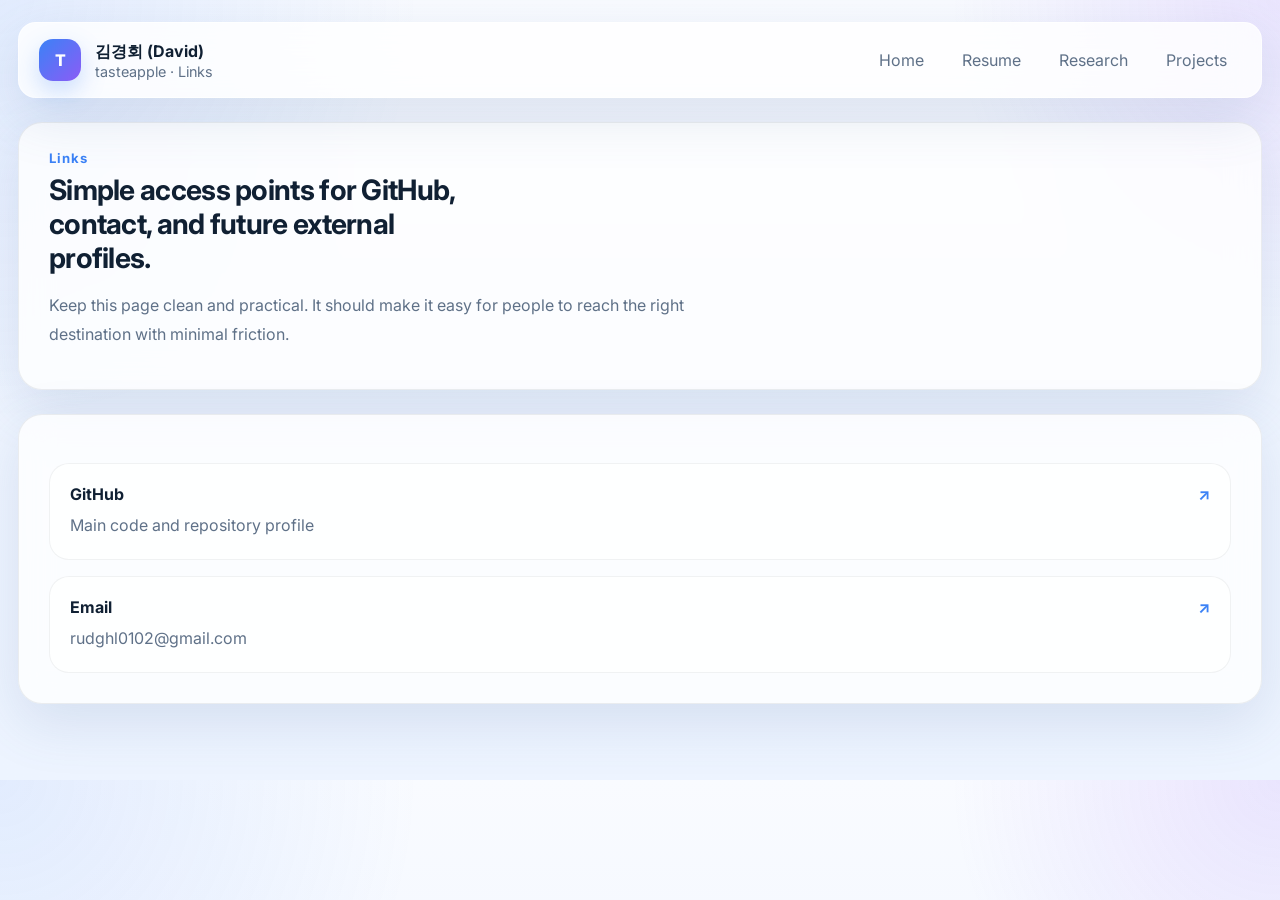
==== links.html @ 2b9d471d "style: apply consistent name branding across all pages" ====
<!DOCTYPE html>
<html lang="ko">
<head>
  <meta charset="UTF-8" />
  <meta name="viewport" content="width=device-width, initial-scale=1.0" />
  <title>김경회 (David) — Links</title>
  <meta name="description" content="Links and contact page for Tasteapple." />
  <link rel="preconnect" href="https://fonts.googleapis.com" />
  <link rel="preconnect" href="https://fonts.gstatic.com" crossorigin />
  <link href="https://fonts.googleapis.com/css2?family=Inter:wght@400;500;600;700;800&display=swap" rel="stylesheet" />
  <link rel="stylesheet" href="./styles/main.css" />
</head>
<body>
  <div class="page-shell">
    <header class="topbar">
      <a class="brand" href="./index.html">
        <div class="brand-mark">T</div>
        <div><strong>김경회 (David)</strong><span>tasteapple · Links</span></div>
      </a>
      <nav class="nav">
        <a href="./index.html">Home</a>
        <a href="./resume.html">Resume</a>
        <a href="./research.html">Research</a>
        <a href="./projects.html">Projects</a>
      </nav>
    </header>

    <main>
      <section class="panel section page-hero">
        <span class="section-kicker">Links</span>
        <h1 class="page-title">Simple access points for GitHub, contact, and future external profiles.</h1>
        <p class="lead-paragraph">Keep this page clean and practical. It should make it easy for people to reach the right destination with minimal friction.</p>
      </section>

      <section class="panel section">
        <div class="links-grid single-column-links">
          <a class="link-card" href="https://github.com/tasteapple" target="_blank" rel="noreferrer">
            <div>
              <strong>GitHub</strong>
              <span>Main code and repository profile</span>
            </div>
            <em>↗</em>
          </a>
          <a class="link-card" href="mailto:rudghl0102@gmail.com">
            <div>
              <strong>Email</strong>
              <span>rudghl0102@gmail.com</span>
            </div>
            <em>↗</em>
          </a>
        </div>
      </section>
    </main>
  </div>
</body>
</html>
---- styles/main.css ----
:root {
  --bg: #edf4ff;
  --bg-2: #f8fbff;
  --panel: rgba(255, 255, 255, 0.78);
  --panel-strong: #ffffff;
  --line: rgba(31, 41, 55, 0.08);
  --text: #102033;
  --muted: #5f7188;
  --accent: #3b82f6;
  --accent-2: #8b5cf6;
  --accent-3: #22c55e;
  --shadow: 0 18px 55px rgba(80, 110, 160, 0.16);
  --radius: 24px;
  --max: 1440px;
}

* {
  box-sizing: border-box;
}

html {
  scroll-behavior: smooth;
}

body {
  margin: 0;
  font-family: "Inter", system-ui, -apple-system, BlinkMacSystemFont, "Segoe UI", sans-serif;
  color: var(--text);
  background:
    radial-gradient(circle at top left, rgba(59, 130, 246, 0.12), transparent 28%),
    radial-gradient(circle at top right, rgba(139, 92, 246, 0.14), transparent 22%),
    linear-gradient(180deg, #f9fbff 0%, #eff5ff 52%, #edf4ff 100%);
}

a {
  color: inherit;
  text-decoration: none;
}

.page-shell {
  width: min(var(--max), calc(100% - 36px));
  margin: 0 auto;
  padding: 22px 0 52px;
}

.topbar {
  position: sticky;
  top: 16px;
  z-index: 20;
  display: flex;
  justify-content: space-between;
  align-items: center;
  gap: 18px;
  padding: 16px 20px;
  margin-bottom: 24px;
  background: rgba(255, 255, 255, 0.8);
  border: 1px solid rgba(255, 255, 255, 0.7);
  border-radius: 18px;
  backdrop-filter: blur(18px);
  box-shadow: var(--shadow);
}

.brand {
  display: flex;
  align-items: center;
  gap: 14px;
}

.brand-mark {
  width: 42px;
  height: 42px;
  display: grid;
  place-items: center;
  border-radius: 14px;
  font-weight: 800;
  color: white;
  background: linear-gradient(135deg, var(--accent), var(--accent-2));
  box-shadow: 0 10px 24px rgba(59, 130, 246, 0.26);
}

.brand strong,
.brand span {
  display: block;
}

.brand span {
  color: var(--muted);
  font-size: 0.9rem;
}

.nav {
  display: flex;
  gap: 10px;
  flex-wrap: wrap;
}

.nav a {
  color: var(--muted);
  padding: 10px 14px;
  border-radius: 12px;
  transition: 0.2s ease;
}

.nav a:hover {
  background: rgba(59, 130, 246, 0.08);
  color: var(--text);
}

.panel {
  background: var(--panel);
  border: 1px solid var(--line);
  border-radius: var(--radius);
  box-shadow: var(--shadow);
  backdrop-filter: blur(16px);
  margin-bottom: 22px;
}

.hero {
  display: grid;
  grid-template-columns: 1.45fr 0.95fr;
  gap: 22px;
  padding: 34px;
}

.minimal-hero {
  align-items: center;
  min-height: 420px;
}

.hero-copy h1 {
  margin: 0;
  font-size: clamp(1.7rem, 2.6vw, 2.7rem);
  line-height: 1.2;
  letter-spacing: -0.03em;
  max-width: 22ch;
}

.hero-copy p {
  margin: 18px 0 0;
  max-width: 72ch;
  color: var(--muted);
  font-size: 1rem;
  line-height: 1.9;
}

.eyebrow {
  display: inline-flex;
  padding: 8px 12px;
  border-radius: 999px;
  background: rgba(59, 130, 246, 0.08);
  color: var(--accent);
  font-size: 0.9rem;
  font-weight: 600;
  margin-bottom: 18px;
}

.hero-actions {
  display: flex;
  flex-wrap: wrap;
  gap: 12px;
  margin-top: 28px;
}

.button {
  display: inline-flex;
  align-items: center;
  justify-content: center;
  padding: 14px 18px;
  border-radius: 14px;
  font-weight: 600;
  transition: transform 0.2s ease;
}

.button:hover {
  transform: translateY(-1px);
}

.button.primary {
  background: linear-gradient(135deg, var(--accent), #7cc6ff);
  color: white;
}

.button.secondary {
  background: rgba(255, 255, 255, 0.66);
  border: 1px solid var(--line);
}

.hero-dashboard {
  display: grid;
  grid-template-columns: repeat(2, 1fr);
  gap: 14px;
  align-content: start;
}

.hero-visual {
  position: relative;
  min-height: 320px;
  border-radius: 28px;
  background: linear-gradient(135deg, rgba(59,130,246,0.12), rgba(139,92,246,0.12), rgba(255,255,255,0.7));
  border: 1px solid rgba(31, 41, 55, 0.06);
  overflow: hidden;
}

.profile-visual {
  display: flex;
  align-items: center;
  justify-content: center;
}

.visual-orb {
  position: absolute;
  border-radius: 999px;
  filter: blur(8px);
}

.orb-a {
  width: 180px;
  height: 180px;
  background: rgba(59,130,246,0.24);
  top: 28px;
  right: 44px;
}

.orb-b {
  width: 220px;
  height: 220px;
  background: rgba(139,92,246,0.18);
  bottom: 18px;
  left: 28px;
}

.visual-card {
  position: absolute;
  left: 28px;
  bottom: 28px;
  right: 28px;
  padding: 22px;
  border-radius: 20px;
  background: rgba(255,255,255,0.78);
  border: 1px solid rgba(31,41,55,0.06);
  box-shadow: 0 14px 30px rgba(80, 110, 160, 0.12);
}

.profile-card {
  max-width: 360px;
}

.visual-card span,
.visual-card small {
  display: block;
  color: var(--muted);
}

.visual-card strong {
  display: block;
  margin: 8px 0;
  font-size: 1.35rem;
}

.profile-emblem {
  position: relative;
  width: 190px;
  height: 190px;
  display: grid;
  place-items: center;
}

.emblem-ring {
  position: absolute;
  inset: 0;
  border-radius: 999px;
  background: conic-gradient(from 180deg, rgba(59,130,246,0.22), rgba(139,92,246,0.36), rgba(34,197,94,0.18), rgba(59,130,246,0.22));
  box-shadow: 0 24px 50px rgba(80, 110, 160, 0.18);
}

.emblem-core {
  position: relative;
  width: 132px;
  height: 132px;
  display: grid;
  place-items: center;
  border-radius: 999px;
  background: rgba(255,255,255,0.88);
  border: 1px solid rgba(31,41,55,0.06);
  font-size: 3rem;
  font-weight: 800;
  color: var(--text);
  letter-spacing: -0.05em;
}

.stat-card {
  padding: 20px;
  border-radius: 20px;
  background: rgba(255, 255, 255, 0.72);
  border: 1px solid rgba(31, 41, 55, 0.06);
}

.stat-card span {
  display: block;
  color: var(--muted);
  font-size: 0.85rem;
  margin-bottom: 8px;
}

.stat-card strong {
  font-size: 1.45rem;
  letter-spacing: -0.03em;
}

.stat-card.accent {
  background: linear-gradient(135deg, rgba(59,130,246,0.15), rgba(255,255,255,0.85));
}

.stat-card.success {
  background: linear-gradient(135deg, rgba(34,197,94,0.14), rgba(255,255,255,0.85));
}

.content-grid {
  display: grid;
  grid-template-columns: repeat(12, 1fr);
  gap: 22px;
  margin-top: 22px;
  align-items: start;
}

.section {
  padding: 30px;
}

.span-7 { grid-column: span 7; }
.span-5 { grid-column: span 5; }
.span-8 { grid-column: span 8; }
.span-4 { grid-column: span 4; }

.section-head {
  margin-bottom: 16px;
}

.section-kicker {
  display: inline-block;
  color: var(--accent);
  font-size: 0.82rem;
  font-weight: 700;
  letter-spacing: 0.08em;
  margin-bottom: 8px;
}

.section h2 {
  margin: 0;
  font-size: 1.5rem;
  letter-spacing: -0.03em;
}

.section p,
.section li,
.section-intro {
  color: var(--muted);
  line-height: 1.8;
}

.pill-row {
  display: flex;
  flex-wrap: wrap;
  gap: 10px;
  margin-top: 18px;
}

.pill {
  padding: 10px 14px;
  border-radius: 999px;
  background: rgba(59, 130, 246, 0.08);
  color: var(--text);
  font-size: 0.92rem;
  font-weight: 500;
}

.clean-list {
  margin: 16px 0 0;
  padding-left: 18px;
}

.modules-panel {
  margin-top: 22px;
}

main > .panel:first-of-type {
  margin-top: 0;
}

main > .panel,
main > .content-grid,
main > .modules-grid {
  margin-bottom: 24px;
}

.modules-grid {
  display: grid;
  grid-template-columns: repeat(4, 1fr);
  gap: 16px;
  margin-top: 20px;
}

.modules-home-grid {
  margin-top: 18px;
}

.main-hub-grid {
  grid-template-columns: repeat(2, 1fr);
  margin-top: 24px;
}

.module-card,
.link-card {
  display: block;
  padding: 20px;
  border-radius: 20px;
  background: rgba(255, 255, 255, 0.68);
  border: 1px solid rgba(31, 41, 55, 0.06);
  transition: transform 0.2s ease, box-shadow 0.2s ease, border-color 0.2s ease;
}

.module-card:hover,
.link-card:hover {
  transform: translateY(-2px);
  border-color: rgba(59, 130, 246, 0.2);
  box-shadow: 0 14px 34px rgba(59, 130, 246, 0.12);
}

.module-card strong,
.link-card strong {
  display: block;
  margin-bottom: 8px;
}

.module-card span,
.link-card span {
  color: var(--muted);
  line-height: 1.7;
}

.timeline-list {
  display: grid;
  gap: 16px;
  margin-top: 18px;
}

.timeline-item {
  display: grid;
  grid-template-columns: 56px 1fr;
  gap: 16px;
  align-items: start;
  padding: 18px;
  border-radius: 18px;
  background: rgba(255, 255, 255, 0.62);
  border: 1px solid rgba(31, 41, 55, 0.06);
}

.timeline-marker {
  width: 44px;
  height: 44px;
  display: grid;
  place-items: center;
  border-radius: 14px;
  background: linear-gradient(135deg, var(--accent), var(--accent-2));
  color: white;
  font-weight: 700;
}

.timeline-item strong {
  display: block;
  margin-bottom: 6px;
}

.timeline-item p {
  margin: 0;
}

.links-grid {
  display: grid;
  grid-template-columns: repeat(3, 1fr);
  gap: 16px;
  margin-top: 18px;
}

.single-column-links {
  grid-template-columns: 1fr;
}

.link-card {
  display: flex;
  justify-content: space-between;
  align-items: start;
  gap: 18px;
}

.link-card em {
  font-style: normal;
  color: var(--accent);
  font-weight: 700;
}

.mini-grid {
  display: grid;
  grid-template-columns: repeat(3, 1fr);
  gap: 16px;
  margin-top: 18px;
}

.info-box {
  padding: 20px;
  border-radius: 18px;
  background: rgba(255, 255, 255, 0.68);
  border: 1px solid rgba(31, 41, 55, 0.06);
}

.info-box strong {
  display: block;
  margin-bottom: 10px;
}

.info-box p {
  margin: 0;
  color: var(--muted);
  line-height: 1.75;
}

.page-hero {
  margin-bottom: 22px;
  padding-top: 24px;
  padding-bottom: 24px;
}

.page-title {
  margin: 0;
  font-size: clamp(1.45rem, 2.2vw, 2.1rem);
  line-height: 1.2;
  letter-spacing: -0.025em;
  max-width: 24ch;
}

.lead-paragraph {
  color: var(--muted);
  line-height: 1.85;
  max-width: 70ch;
}

.link-list-compact {
  display: grid;
  gap: 12px;
  margin-top: 18px;
}

.compact-link {
  display: block;
  padding: 16px 18px;
  border-radius: 16px;
  background: rgba(255, 255, 255, 0.68);
  border: 1px solid rgba(31, 41, 55, 0.06);
  color: var(--text);
}

.footer {
  padding: 26px 8px 0;
  text-align: center;
  color: var(--muted);
  font-size: 0.92rem;
}

@media (max-width: 1100px) {
  .hero,
  .content-grid,
  .modules-grid,
  .links-grid,
  .mini-grid,
  .main-hub-grid {
    grid-template-columns: 1fr;
  }

  .panel {
    margin-bottom: 18px;
  }

  .span-7,
  .span-5,
  .span-8,
  .span-4 {
    grid-column: auto;
  }
}

@media (max-width: 720px) {
  .page-shell {
    width: min(100% - 18px, var(--max));
    padding-top: 14px;
  }

  .topbar {
    position: static;
  }

  .hero,
  .section {
    padding: 22px;
  }

  .hero-dashboard {
    grid-template-columns: 1fr;
  }

  .timeline-item {
    grid-template-columns: 1fr;
  }
}
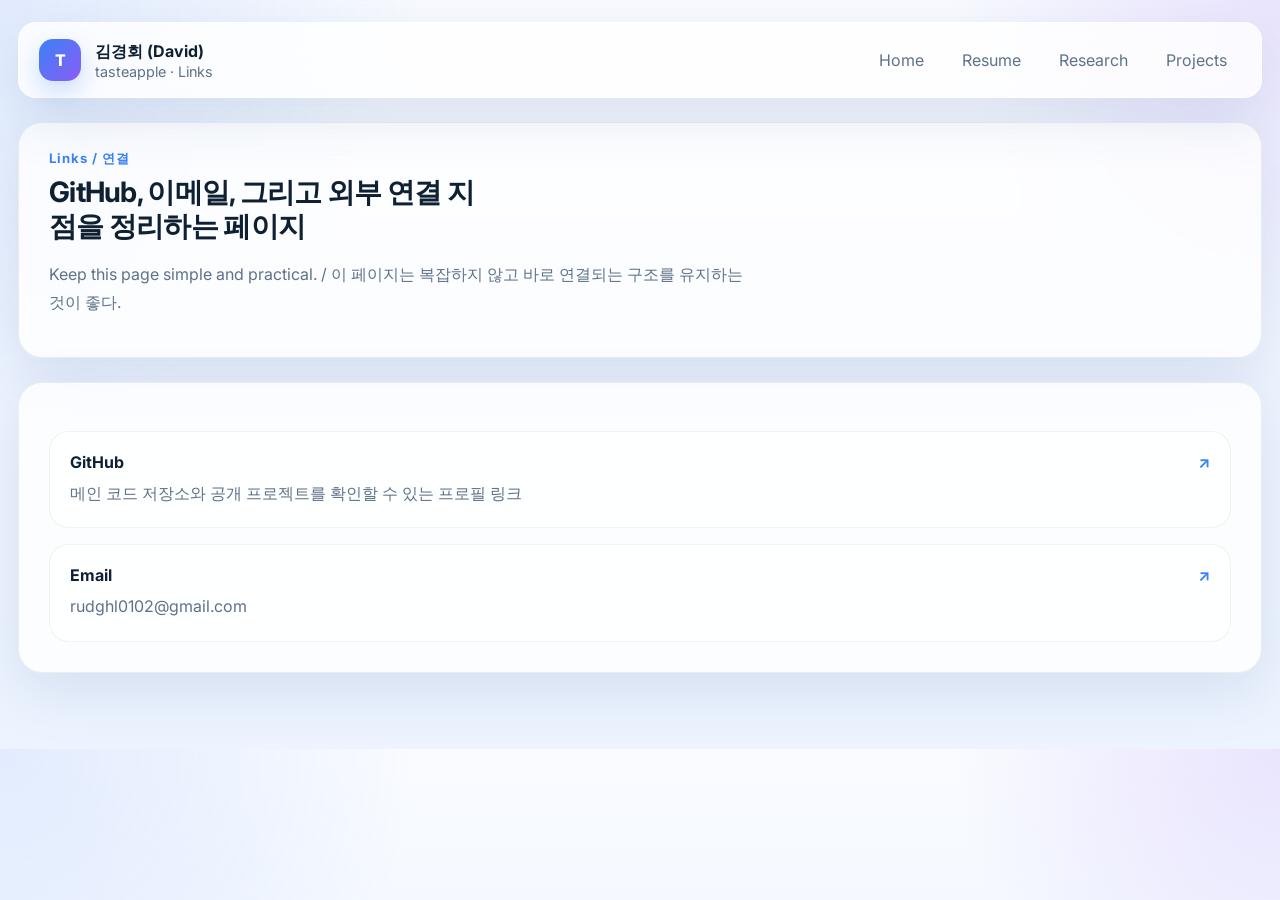
==== commit d1c10f3b: "feat: add Korean-forward copy to core site pages" ====
--- a/links.html
+++ b/links.html
@@ -4,7 +4,7 @@
   <meta charset="UTF-8" />
   <meta name="viewport" content="width=device-width, initial-scale=1.0" />
   <title>김경회 (David) — Links</title>
-  <meta name="description" content="Links and contact page for Tasteapple." />
+  <meta name="description" content="김경회(David)의 링크 및 연락 페이지." />
   <link rel="preconnect" href="https://fonts.googleapis.com" />
   <link rel="preconnect" href="https://fonts.gstatic.com" crossorigin />
   <link href="https://fonts.googleapis.com/css2?family=Inter:wght@400;500;600;700;800&display=swap" rel="stylesheet" />
@@ -27,9 +27,9 @@
 
     <main>
       <section class="panel section page-hero">
-        <span class="section-kicker">Links</span>
-        <h1 class="page-title">Simple access points for GitHub, contact, and future external profiles.</h1>
-        <p class="lead-paragraph">Keep this page clean and practical. It should make it easy for people to reach the right destination with minimal friction.</p>
+        <span class="section-kicker">Links / 연결</span>
+        <h1 class="page-title">GitHub, 이메일, 그리고 외부 연결 지점을 정리하는 페이지</h1>
+        <p class="lead-paragraph">Keep this page simple and practical. / 이 페이지는 복잡하지 않고 바로 연결되는 구조를 유지하는 것이 좋다.</p>
       </section>
 
       <section class="panel section">
@@ -37,7 +37,7 @@
           <a class="link-card" href="https://github.com/tasteapple" target="_blank" rel="noreferrer">
             <div>
               <strong>GitHub</strong>
-              <span>Main code and repository profile</span>
+              <span>메인 코드 저장소와 공개 프로젝트를 확인할 수 있는 프로필 링크</span>
             </div>
             <em>↗</em>
           </a>
--- a/styles/main.css
+++ b/styles/main.css
@@ -201,91 +201,16 @@
   overflow: hidden;
 }
 
-.profile-visual {
-  display: flex;
-  align-items: center;
-  justify-content: center;
-}
-
-.visual-orb {
-  position: absolute;
-  border-radius: 999px;
-  filter: blur(8px);
-}
-
-.orb-a {
-  width: 180px;
-  height: 180px;
-  background: rgba(59,130,246,0.24);
-  top: 28px;
-  right: 44px;
-}
-
-.orb-b {
-  width: 220px;
-  height: 220px;
-  background: rgba(139,92,246,0.18);
-  bottom: 18px;
-  left: 28px;
-}
-
-.visual-card {
-  position: absolute;
-  left: 28px;
-  bottom: 28px;
-  right: 28px;
-  padding: 22px;
-  border-radius: 20px;
-  background: rgba(255,255,255,0.78);
-  border: 1px solid rgba(31,41,55,0.06);
-  box-shadow: 0 14px 30px rgba(80, 110, 160, 0.12);
-}
-
-.profile-card {
-  max-width: 360px;
-}
-
-.visual-card span,
-.visual-card small {
-  display: block;
-  color: var(--muted);
-}
-
-.visual-card strong {
-  display: block;
-  margin: 8px 0;
-  font-size: 1.35rem;
-}
-
-.profile-emblem {
-  position: relative;
-  width: 190px;
-  height: 190px;
-  display: grid;
-  place-items: center;
-}
-
-.emblem-ring {
-  position: absolute;
-  inset: 0;
-  border-radius: 999px;
-  background: conic-gradient(from 180deg, rgba(59,130,246,0.22), rgba(139,92,246,0.36), rgba(34,197,94,0.18), rgba(59,130,246,0.22));
-  box-shadow: 0 24px 50px rgba(80, 110, 160, 0.18);
-}
-
-.emblem-core {
-  position: relative;
-  width: 132px;
-  height: 132px;
-  display: grid;
-  place-items: center;
-  border-radius: 999px;
-  background: rgba(255,255,255,0.88);
-  border: 1px solid rgba(31,41,55,0.06);
-  font-size: 3rem;
-  font-weight: 800;
-  color: var(--text);
-  letter-spacing: -0.05em;
+.image-hero-visual {
+  background: rgba(255,255,255,0.55);
+}
+
+.hero-image {
+  width: 100%;
+  height: 100%;
+  min-height: 320px;
+  object-fit: cover;
+  display: block;
 }
 
 .stat-card {
@@ -317,7 +242,7 @@
 
 .content-grid {
   display: grid;
-  grid-template-columns: repeat(12, 1fr);
+  grid-template-columns: repeat(12, minmax(0, 1fr));
   gap: 22px;
   margin-top: 22px;
   align-items: start;
@@ -327,7 +252,13 @@
   padding: 30px;
 }
 
+.content-grid > .panel,
+.modules-grid > .module-card {
+  min-width: 0;
+}
+
 .span-7 { grid-column: span 7; }
+.span-6 { grid-column: span 6; }
 .span-5 { grid-column: span 5; }
 .span-8 { grid-column: span 8; }
 .span-4 { grid-column: span 4; }
@@ -497,6 +428,59 @@
   font-style: normal;
   color: var(--accent);
   font-weight: 700;
+}
+
+.project-accordion {
+  display: grid;
+  gap: 14px;
+  margin-top: 18px;
+}
+
+.project-item {
+  border-radius: 20px;
+  background: rgba(255, 255, 255, 0.72);
+  border: 1px solid rgba(31, 41, 55, 0.06);
+  overflow: hidden;
+}
+
+.project-item summary {
+  list-style: none;
+  cursor: pointer;
+  display: flex;
+  flex-direction: column;
+  gap: 6px;
+  padding: 20px 22px;
+}
+
+.project-item summary::-webkit-details-marker {
+  display: none;
+}
+
+.project-title {
+  font-size: 1.08rem;
+  font-weight: 700;
+  color: var(--text);
+}
+
+.project-one-line {
+  color: var(--muted);
+  line-height: 1.7;
+}
+
+.project-body {
+  padding: 0 22px 22px;
+  color: var(--muted);
+}
+
+.project-body p {
+  margin-top: 0;
+  line-height: 1.8;
+}
+
+.project-actions {
+  display: flex;
+  gap: 12px;
+  margin-top: 18px;
 }
 
 .mini-grid {
@@ -581,6 +565,7 @@
   }
 
   .span-7,
+  .span-6,
   .span-5,
   .span-8,
   .span-4 {
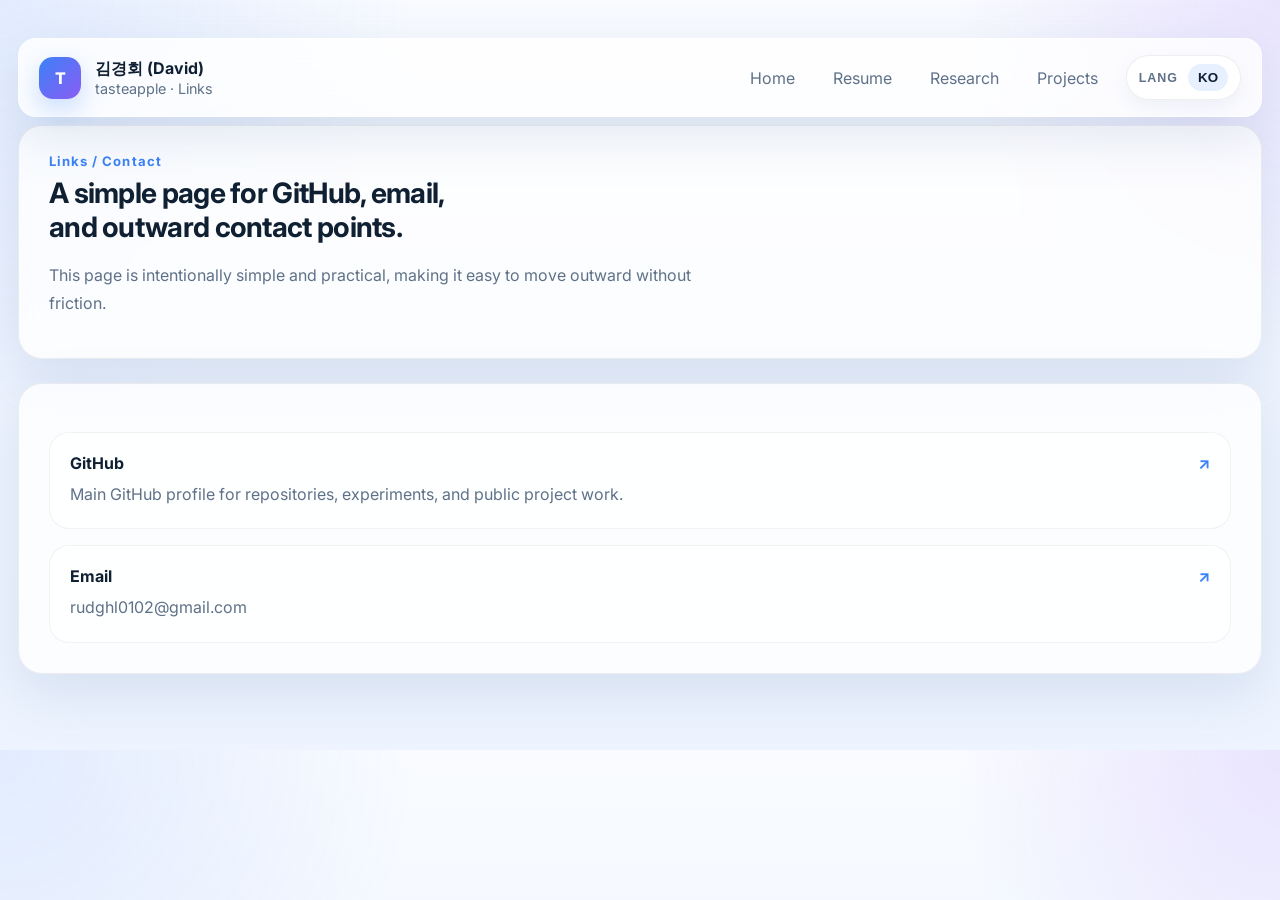
==== commit a12eeb13: "feat: add language toggle to core subpages" ====
--- a/links.html
+++ b/links.html
@@ -17,19 +17,25 @@
         <div class="brand-mark">T</div>
         <div><strong>김경회 (David)</strong><span>tasteapple · Links</span></div>
       </a>
-      <nav class="nav">
-        <a href="./index.html">Home</a>
-        <a href="./resume.html">Resume</a>
-        <a href="./research.html">Research</a>
-        <a href="./projects.html">Projects</a>
-      </nav>
+      <div class="topbar-right">
+        <nav class="nav">
+          <a href="./index.html">Home</a>
+          <a href="./resume.html">Resume</a>
+          <a href="./research.html">Research</a>
+          <a href="./projects.html">Projects</a>
+        </nav>
+        <button type="button" class="lang-toggle single-toggle" data-lang-toggle data-next-lang="en" aria-label="Switch language to EN">
+          <span class="lang-toggle-caption">Lang</span>
+          <span class="lang-toggle-value" data-lang-toggle-label>EN</span>
+        </button>
+      </div>
     </header>
 
     <main>
       <section class="panel section page-hero">
-        <span class="section-kicker">Links / 연결</span>
-        <h1 class="page-title">GitHub, 이메일, 그리고 외부 연결 지점을 정리하는 페이지</h1>
-        <p class="lead-paragraph">Keep this page simple and practical. / 이 페이지는 복잡하지 않고 바로 연결되는 구조를 유지하는 것이 좋다.</p>
+        <span class="section-kicker" data-i18n data-ko="Links / 연결" data-en="Links / Contact">Links / 연결</span>
+        <h1 class="page-title" data-i18n data-ko="GitHub, 이메일, 그리고 외부 연결 지점을 정리하는 페이지" data-en="A simple page for GitHub, email, and outward contact points.">GitHub, 이메일, 그리고 외부 연결 지점을 정리하는 페이지</h1>
+        <p class="lead-paragraph" data-i18n data-ko="이 페이지는 복잡하지 않고 바로 연결되는 구조를 유지하는 것이 좋다." data-en="This page is intentionally simple and practical, making it easy to move outward without friction.">이 페이지는 복잡하지 않고 바로 연결되는 구조를 유지하는 것이 좋다.</p>
       </section>
 
       <section class="panel section">
@@ -37,7 +43,7 @@
           <a class="link-card" href="https://github.com/tasteapple" target="_blank" rel="noreferrer">
             <div>
               <strong>GitHub</strong>
-              <span>메인 코드 저장소와 공개 프로젝트를 확인할 수 있는 프로필 링크</span>
+              <span data-i18n data-ko="메인 코드 저장소와 공개 프로젝트를 확인할 수 있는 프로필 링크" data-en="Main GitHub profile for repositories, experiments, and public project work.">메인 코드 저장소와 공개 프로젝트를 확인할 수 있는 프로필 링크</span>
             </div>
             <em>↗</em>
           </a>
@@ -52,5 +58,6 @@
       </section>
     </main>
   </div>
+  <script src="./scripts/i18n.js"></script>
 </body>
 </html>
--- a/styles/main.css
+++ b/styles/main.css
@@ -88,6 +88,14 @@
   font-size: 0.9rem;
 }
 
+.topbar-right {
+  display: flex;
+  align-items: center;
+  gap: 14px;
+  flex-wrap: wrap;
+  justify-content: flex-end;
+}
+
 .nav {
   display: flex;
   gap: 10px;
@@ -103,6 +111,42 @@
 
 .nav a:hover {
   background: rgba(59, 130, 246, 0.08);
+  color: var(--text);
+}
+
+.lang-toggle {
+  border: 0;
+  background: transparent;
+}
+
+.single-toggle {
+  display: inline-flex;
+  align-items: center;
+  gap: 10px;
+  padding: 8px 12px;
+  border-radius: 999px;
+  background: rgba(255,255,255,0.84);
+  border: 1px solid rgba(31,41,55,0.08);
+  color: var(--text);
+  box-shadow: 0 8px 18px rgba(80, 110, 160, 0.08);
+  cursor: pointer;
+}
+
+.lang-toggle-caption {
+  color: var(--muted);
+  font-size: 0.78rem;
+  font-weight: 700;
+  letter-spacing: 0.08em;
+  text-transform: uppercase;
+}
+
+.lang-toggle-value {
+  min-width: 34px;
+  text-align: center;
+  padding: 6px 10px;
+  border-radius: 999px;
+  background: rgba(59, 130, 246, 0.12);
+  font-weight: 800;
   color: var(--text);
 }
 
@@ -205,6 +249,19 @@
   background: rgba(255,255,255,0.55);
 }
 
+.topbar,
+.topbar-right,
+.nav,
+.lang-toggle,
+.single-toggle {
+  position: relative;
+  z-index: 30;
+}
+
+.single-toggle {
+  pointer-events: auto;
+}
+
 .hero-image {
   width: 100%;
   height: 100%;
@@ -583,6 +640,11 @@
     position: static;
   }
 
+  .topbar-right {
+    width: 100%;
+    justify-content: space-between;
+  }
+
   .hero,
   .section {
     padding: 22px;
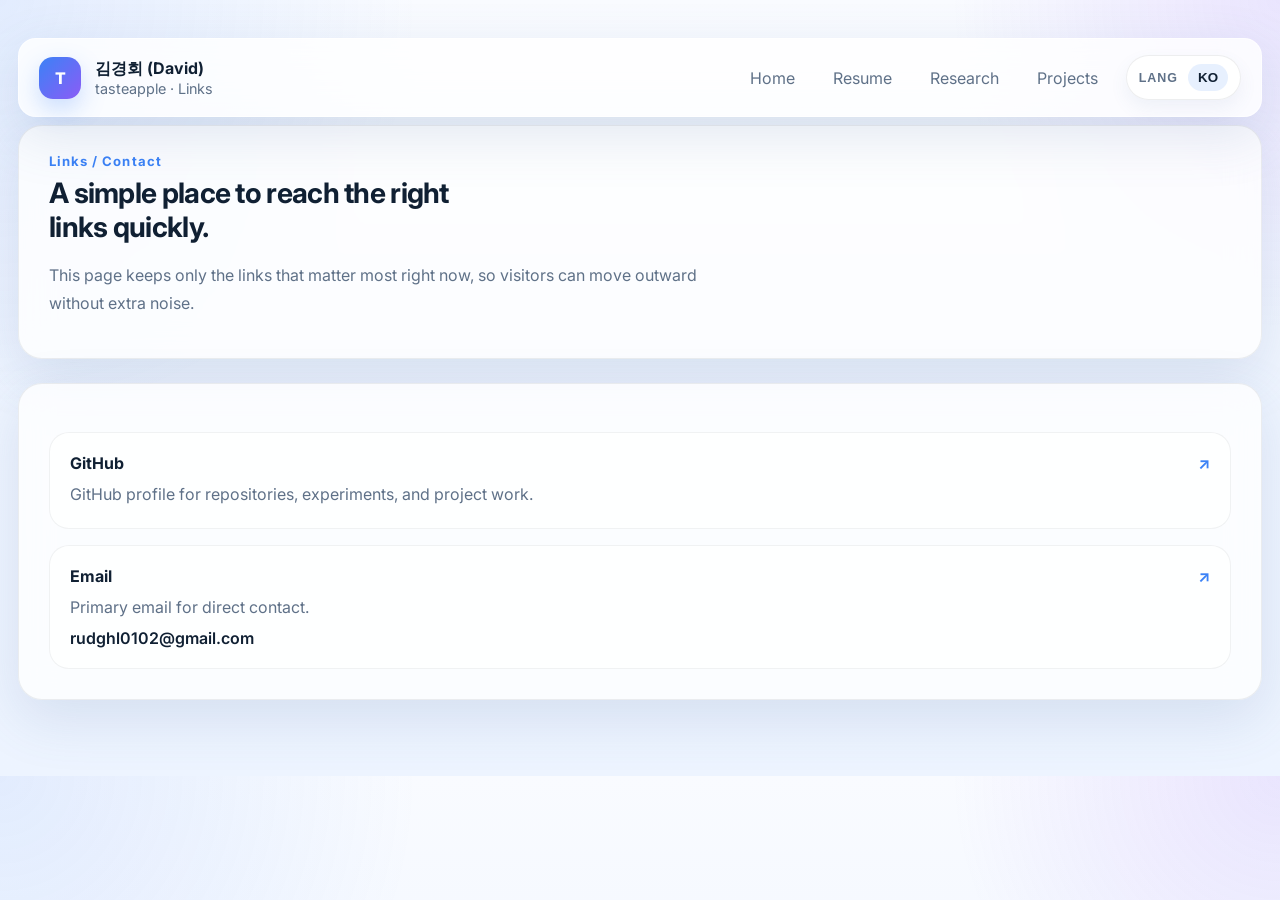
==== commit 86a1776d: "refactor: rewrite links page copy for clarity" ====
--- a/links.html
+++ b/links.html
@@ -34,8 +34,8 @@
     <main>
       <section class="panel section page-hero">
         <span class="section-kicker" data-i18n data-ko="Links / 연결" data-en="Links / Contact">Links / 연결</span>
-        <h1 class="page-title" data-i18n data-ko="GitHub, 이메일, 그리고 외부 연결 지점을 정리하는 페이지" data-en="A simple page for GitHub, email, and outward contact points.">GitHub, 이메일, 그리고 외부 연결 지점을 정리하는 페이지</h1>
-        <p class="lead-paragraph" data-i18n data-ko="이 페이지는 복잡하지 않고 바로 연결되는 구조를 유지하는 것이 좋다." data-en="This page is intentionally simple and practical, making it easy to move outward without friction.">이 페이지는 복잡하지 않고 바로 연결되는 구조를 유지하는 것이 좋다.</p>
+        <h1 class="page-title" data-i18n data-ko="필요한 연결만 간단하고 분명하게 정리한 페이지" data-en="A simple place to reach the right links quickly.">필요한 연결만 간단하고 분명하게 정리한 페이지</h1>
+        <p class="lead-paragraph" data-i18n data-ko="GitHub와 이메일처럼 실제로 자주 쓰는 연결만 남겨두고, 불필요한 요소는 줄인 상태로 유지한다." data-en="This page keeps only the links that matter most right now, so visitors can move outward without extra noise.">GitHub와 이메일처럼 실제로 자주 쓰는 연결만 남겨두고, 불필요한 요소는 줄인 상태로 유지한다.</p>
       </section>
 
       <section class="panel section">
@@ -43,14 +43,15 @@
           <a class="link-card" href="https://github.com/tasteapple" target="_blank" rel="noreferrer">
             <div>
               <strong>GitHub</strong>
-              <span data-i18n data-ko="메인 코드 저장소와 공개 프로젝트를 확인할 수 있는 프로필 링크" data-en="Main GitHub profile for repositories, experiments, and public project work.">메인 코드 저장소와 공개 프로젝트를 확인할 수 있는 프로필 링크</span>
+              <span data-i18n data-ko="공개 저장소, 실험 프로젝트, 작업 흐름을 확인할 수 있는 GitHub 프로필" data-en="GitHub profile for repositories, experiments, and project work.">공개 저장소, 실험 프로젝트, 작업 흐름을 확인할 수 있는 GitHub 프로필</span>
             </div>
             <em>↗</em>
           </a>
           <a class="link-card" href="mailto:rudghl0102@gmail.com">
             <div>
               <strong>Email</strong>
-              <span>rudghl0102@gmail.com</span>
+              <span data-i18n data-ko="직접 연락할 수 있는 기본 이메일" data-en="Primary email for direct contact.">직접 연락할 수 있는 기본 이메일</span>
+              <div style="margin-top:6px; color: var(--text); font-weight: 600;">rudghl0102@gmail.com</div>
             </div>
             <em>↗</em>
           </a>
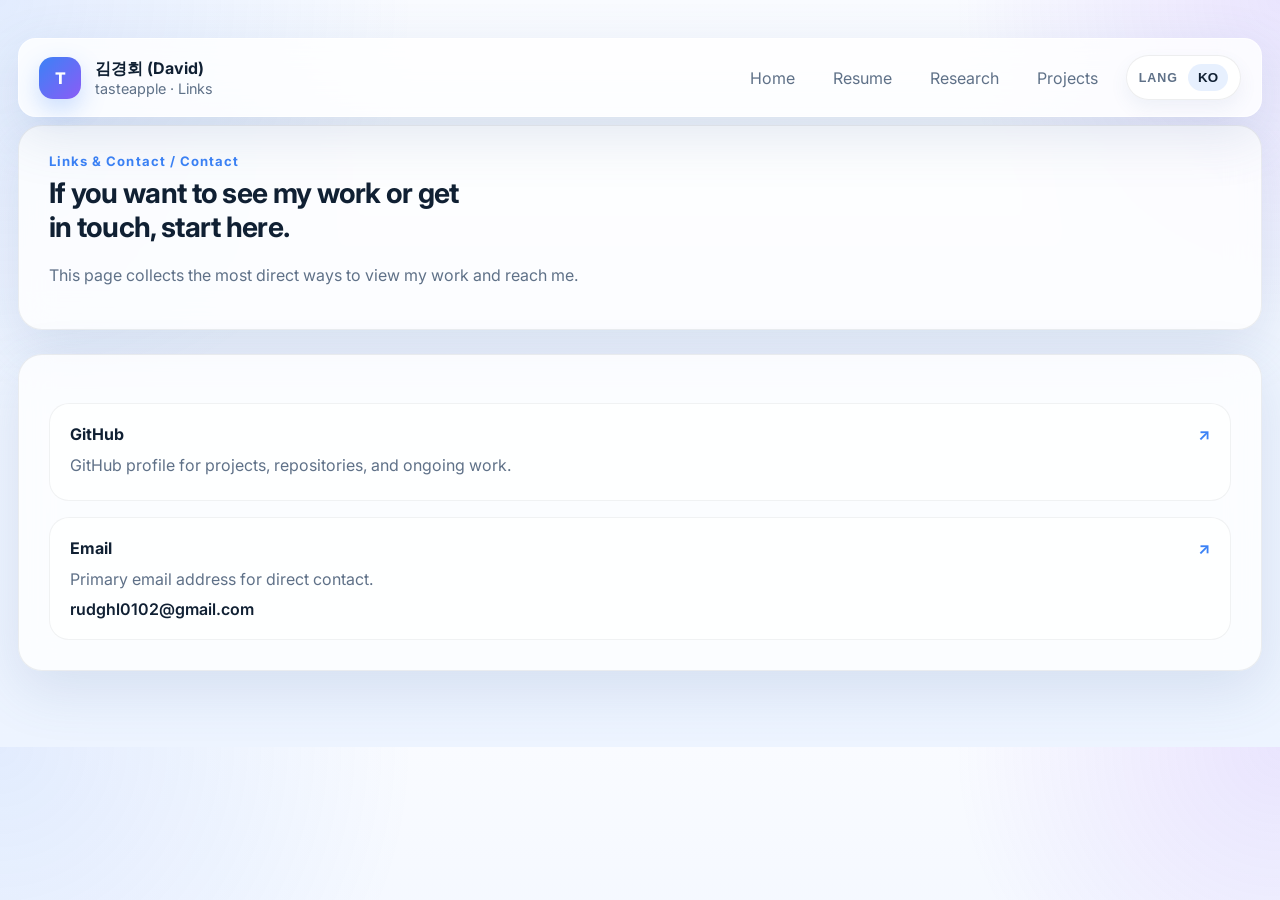
==== commit b54eb175: "refactor: rewrite links page with more natural copy" ====
--- a/links.html
+++ b/links.html
@@ -33,9 +33,9 @@
 
     <main>
       <section class="panel section page-hero">
-        <span class="section-kicker" data-i18n data-ko="Links / 연결" data-en="Links / Contact">Links / 연결</span>
-        <h1 class="page-title" data-i18n data-ko="필요한 연결만 간단하고 분명하게 정리한 페이지" data-en="A simple place to reach the right links quickly.">필요한 연결만 간단하고 분명하게 정리한 페이지</h1>
-        <p class="lead-paragraph" data-i18n data-ko="GitHub와 이메일처럼 실제로 자주 쓰는 연결만 남겨두고, 불필요한 요소는 줄인 상태로 유지한다." data-en="This page keeps only the links that matter most right now, so visitors can move outward without extra noise.">GitHub와 이메일처럼 실제로 자주 쓰는 연결만 남겨두고, 불필요한 요소는 줄인 상태로 유지한다.</p>
+        <span class="section-kicker" data-i18n data-ko="Links & Contact / 링크 및 연락" data-en="Links & Contact / Contact">Links & Contact / 링크 및 연락</span>
+        <h1 class="page-title" data-i18n data-ko="작업을 보거나 연락하고 싶다면 여기서 시작하면 됩니다" data-en="If you want to see my work or get in touch, start here.">작업을 보거나 연락하고 싶다면 여기서 시작하면 됩니다</h1>
+        <p class="lead-paragraph" data-i18n data-ko="GitHub와 이메일을 중심으로, 가장 기본적이고 직접적인 연결 경로를 정리해두었습니다." data-en="This page collects the most direct ways to view my work and reach me.">GitHub와 이메일을 중심으로, 가장 기본적이고 직접적인 연결 경로를 정리해두었습니다.</p>
       </section>
 
       <section class="panel section">
@@ -43,14 +43,14 @@
           <a class="link-card" href="https://github.com/tasteapple" target="_blank" rel="noreferrer">
             <div>
               <strong>GitHub</strong>
-              <span data-i18n data-ko="공개 저장소, 실험 프로젝트, 작업 흐름을 확인할 수 있는 GitHub 프로필" data-en="GitHub profile for repositories, experiments, and project work.">공개 저장소, 실험 프로젝트, 작업 흐름을 확인할 수 있는 GitHub 프로필</span>
+              <span data-i18n data-ko="진행한 프로젝트와 공개 저장소를 확인할 수 있는 GitHub 프로필" data-en="GitHub profile for projects, repositories, and ongoing work.">진행한 프로젝트와 공개 저장소를 확인할 수 있는 GitHub 프로필</span>
             </div>
             <em>↗</em>
           </a>
           <a class="link-card" href="mailto:rudghl0102@gmail.com">
             <div>
               <strong>Email</strong>
-              <span data-i18n data-ko="직접 연락할 수 있는 기본 이메일" data-en="Primary email for direct contact.">직접 연락할 수 있는 기본 이메일</span>
+              <span data-i18n data-ko="직접 연락할 수 있는 기본 이메일 주소" data-en="Primary email address for direct contact.">직접 연락할 수 있는 기본 이메일 주소</span>
               <div style="margin-top:6px; color: var(--text); font-weight: 600;">rudghl0102@gmail.com</div>
             </div>
             <em>↗</em>
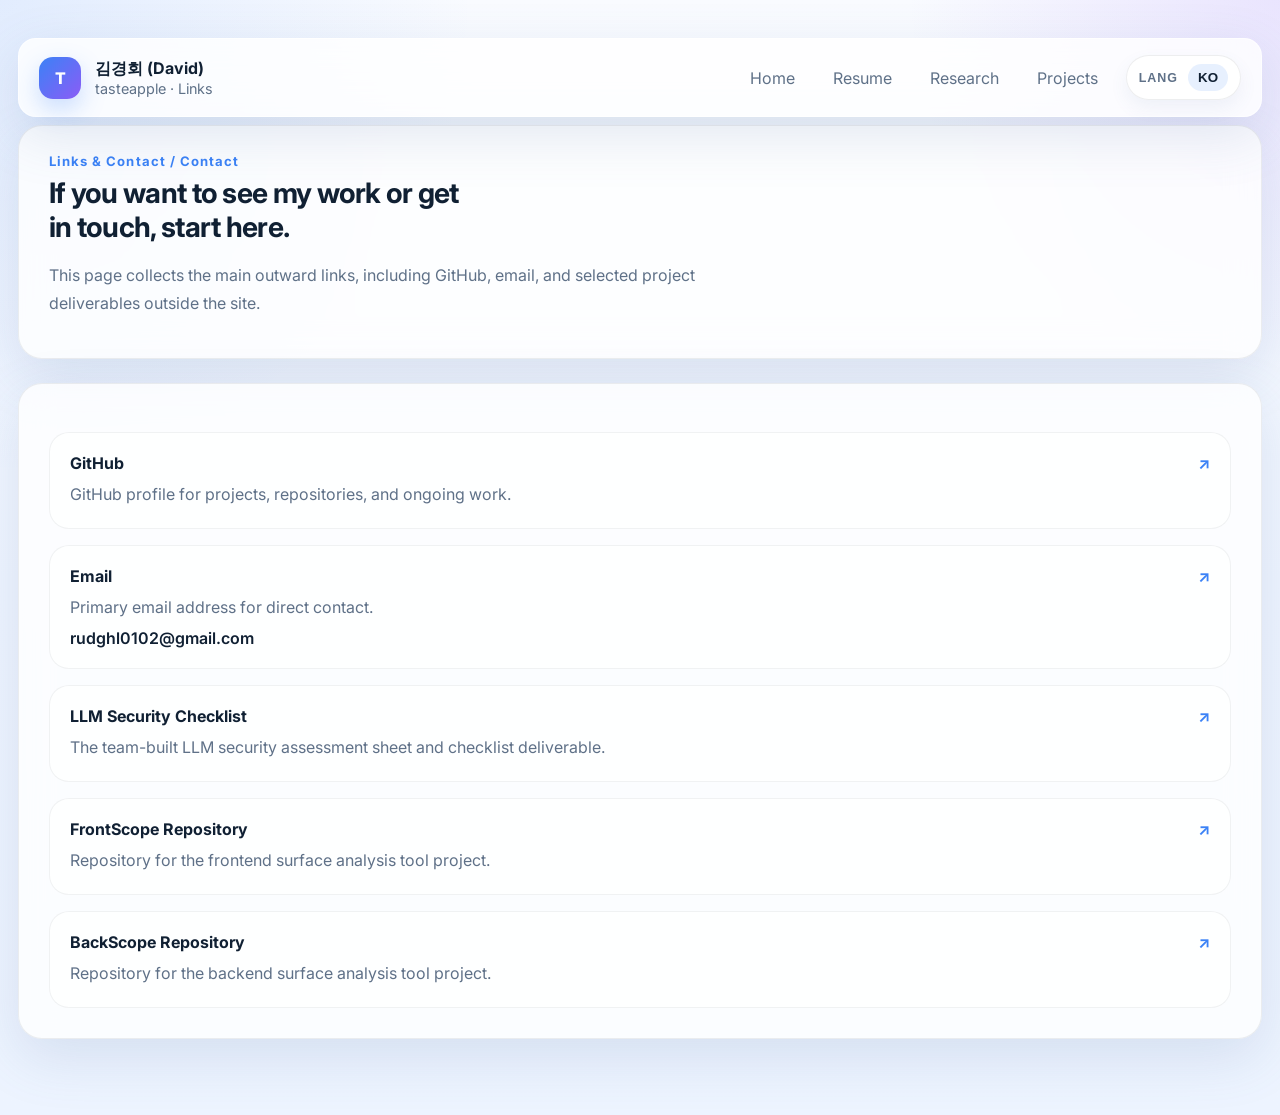
==== commit ea623866: "style: refine homepage copy and expand external links" ====
--- a/links.html
+++ b/links.html
@@ -35,7 +35,7 @@
       <section class="panel section page-hero">
         <span class="section-kicker" data-i18n data-ko="Links & Contact / 링크 및 연락" data-en="Links & Contact / Contact">Links & Contact / 링크 및 연락</span>
         <h1 class="page-title" data-i18n data-ko="작업을 보거나 연락하고 싶다면 여기서 시작하면 됩니다" data-en="If you want to see my work or get in touch, start here.">작업을 보거나 연락하고 싶다면 여기서 시작하면 됩니다</h1>
-        <p class="lead-paragraph" data-i18n data-ko="GitHub와 이메일을 중심으로, 가장 기본적이고 직접적인 연결 경로를 정리해두었습니다." data-en="This page collects the most direct ways to view my work and reach me.">GitHub와 이메일을 중심으로, 가장 기본적이고 직접적인 연결 경로를 정리해두었습니다.</p>
+        <p class="lead-paragraph" data-i18n data-ko="GitHub, 이메일, 그리고 실제 프로젝트 산출물처럼 사이트 바깥으로 이어지는 주요 연결 경로를 정리해두었다." data-en="This page collects the main outward links, including GitHub, email, and selected project deliverables outside the site.">GitHub, 이메일, 그리고 실제 프로젝트 산출물처럼 사이트 바깥으로 이어지는 주요 연결 경로를 정리해두었다.</p>
       </section>
 
       <section class="panel section">
@@ -55,6 +55,27 @@
             </div>
             <em>↗</em>
           </a>
+          <a class="link-card" href="https://docs.google.com/spreadsheets/d/1Fpy7-4PhLAezcUeZwJPPvLxlEBiccCLmbZBENzD9YHo/preview?usp=sharing" target="_blank" rel="noreferrer">
+            <div>
+              <strong>LLM Security Checklist</strong>
+              <span data-i18n data-ko="팀이 함께 만든 실제 LLM 보안 진단 시트와 체크리스트 결과물" data-en="The team-built LLM security assessment sheet and checklist deliverable.">팀이 함께 만든 실제 LLM 보안 진단 시트와 체크리스트 결과물</span>
+            </div>
+            <em>↗</em>
+          </a>
+          <a class="link-card" href="https://github.com/tasteapple/FrontScope" target="_blank" rel="noreferrer">
+            <div>
+              <strong>FrontScope Repository</strong>
+              <span data-i18n data-ko="프론트엔드 표면 분석 도구 프로젝트 저장소" data-en="Repository for the frontend surface analysis tool project.">프론트엔드 표면 분석 도구 프로젝트 저장소</span>
+            </div>
+            <em>↗</em>
+          </a>
+          <a class="link-card" href="https://github.com/tasteapple/BackScope" target="_blank" rel="noreferrer">
+            <div>
+              <strong>BackScope Repository</strong>
+              <span data-i18n data-ko="백엔드 표면 분석 도구 프로젝트 저장소" data-en="Repository for the backend surface analysis tool project.">백엔드 표면 분석 도구 프로젝트 저장소</span>
+            </div>
+            <em>↗</em>
+          </a>
         </div>
       </section>
     </main>
--- a/styles/main.css
+++ b/styles/main.css
@@ -270,6 +270,56 @@
   display: block;
 }
 
+.project-visual-grid {
+  display: grid;
+  grid-template-columns: repeat(2, minmax(0, 1fr));
+  gap: 18px;
+}
+
+.project-visual-card {
+  min-height: 180px;
+  padding: 22px;
+  border-radius: 20px;
+  background: linear-gradient(135deg, rgba(59,130,246,0.12), rgba(139,92,246,0.12), rgba(255,255,255,0.82));
+  border: 1px solid rgba(31, 41, 55, 0.08);
+  display: flex;
+  flex-direction: column;
+  justify-content: space-between;
+  gap: 14px;
+}
+
+.project-visual-card strong {
+  font-size: 1rem;
+}
+
+.project-visual-card span {
+  color: var(--muted);
+  line-height: 1.7;
+}
+
+.project-diagram-frame {
+  overflow: hidden;
+  border-radius: 22px;
+  border: 1px solid rgba(31, 41, 55, 0.08);
+  background: rgba(255,255,255,0.7);
+}
+
+.project-diagram-frame.compact {
+  box-shadow: 0 12px 28px rgba(80, 110, 160, 0.08);
+}
+
+.project-diagram-frame img {
+  display: block;
+  width: 100%;
+  height: auto;
+}
+
+.project-diagram-caption {
+  margin-top: 14px;
+  color: var(--muted);
+  line-height: 1.7;
+}
+
 .stat-card {
   padding: 20px;
   border-radius: 20px;
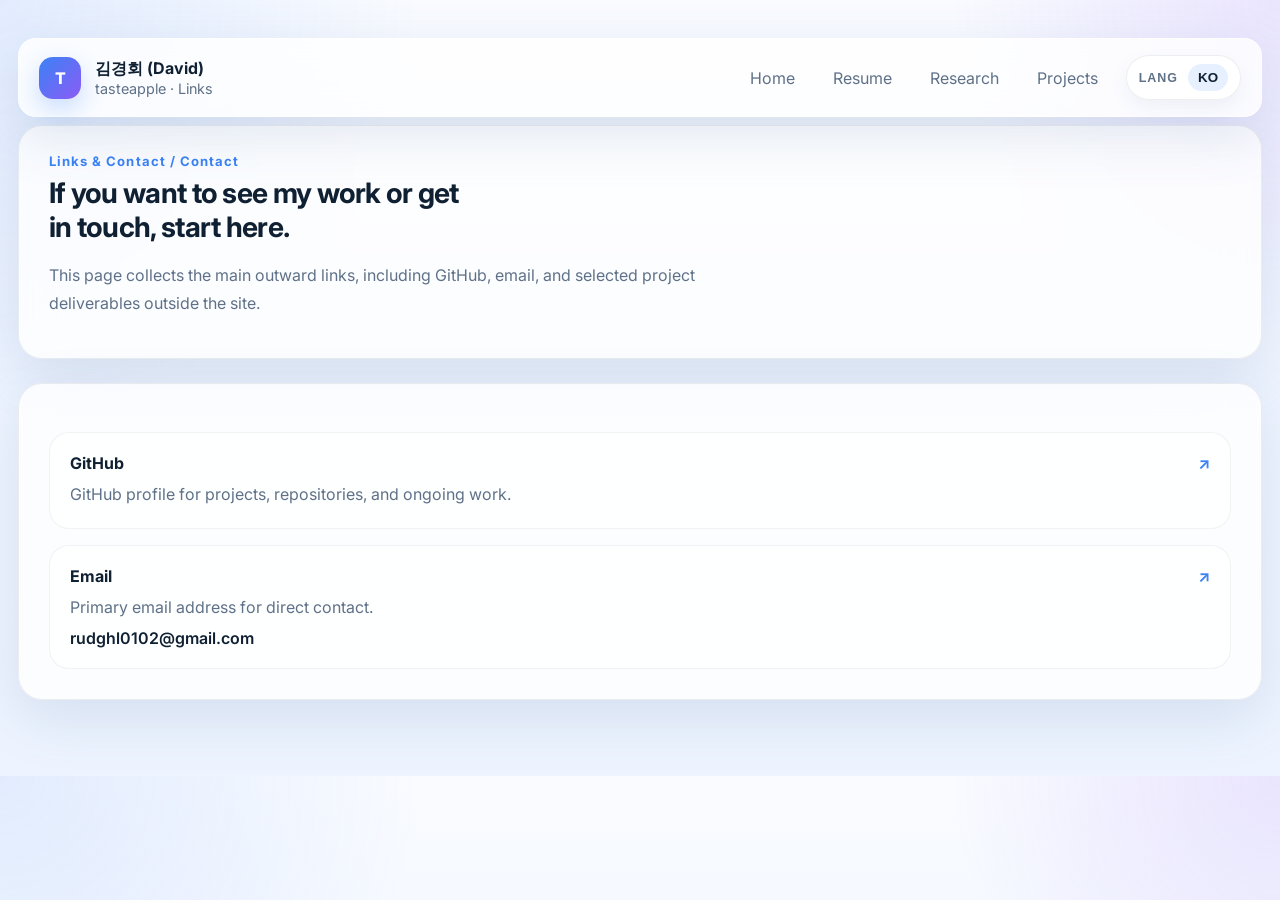
==== commit 43b5be0f: "revert: keep links page minimal" ====
--- a/links.html
+++ b/links.html
@@ -55,27 +55,6 @@
             </div>
             <em>↗</em>
           </a>
-          <a class="link-card" href="https://docs.google.com/spreadsheets/d/1Fpy7-4PhLAezcUeZwJPPvLxlEBiccCLmbZBENzD9YHo/preview?usp=sharing" target="_blank" rel="noreferrer">
-            <div>
-              <strong>LLM Security Checklist</strong>
-              <span data-i18n data-ko="팀이 함께 만든 실제 LLM 보안 진단 시트와 체크리스트 결과물" data-en="The team-built LLM security assessment sheet and checklist deliverable.">팀이 함께 만든 실제 LLM 보안 진단 시트와 체크리스트 결과물</span>
-            </div>
-            <em>↗</em>
-          </a>
-          <a class="link-card" href="https://github.com/tasteapple/FrontScope" target="_blank" rel="noreferrer">
-            <div>
-              <strong>FrontScope Repository</strong>
-              <span data-i18n data-ko="프론트엔드 표면 분석 도구 프로젝트 저장소" data-en="Repository for the frontend surface analysis tool project.">프론트엔드 표면 분석 도구 프로젝트 저장소</span>
-            </div>
-            <em>↗</em>
-          </a>
-          <a class="link-card" href="https://github.com/tasteapple/BackScope" target="_blank" rel="noreferrer">
-            <div>
-              <strong>BackScope Repository</strong>
-              <span data-i18n data-ko="백엔드 표면 분석 도구 프로젝트 저장소" data-en="Repository for the backend surface analysis tool project.">백엔드 표면 분석 도구 프로젝트 저장소</span>
-            </div>
-            <em>↗</em>
-          </a>
         </div>
       </section>
     </main>
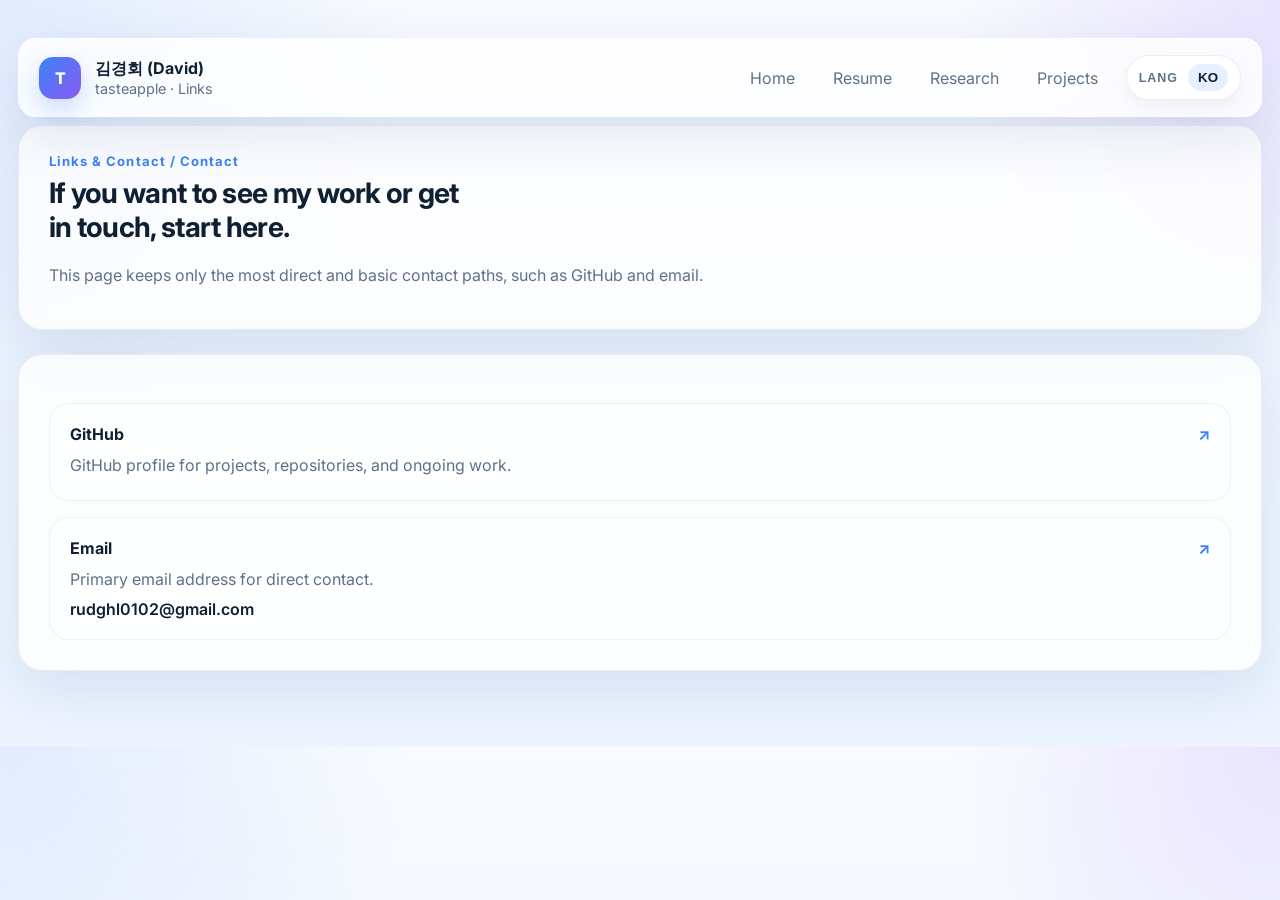
==== commit 6267e177: "fix: align links intro copy with minimal layout" ====
--- a/links.html
+++ b/links.html
@@ -35,7 +35,7 @@
       <section class="panel section page-hero">
         <span class="section-kicker" data-i18n data-ko="Links & Contact / 링크 및 연락" data-en="Links & Contact / Contact">Links & Contact / 링크 및 연락</span>
         <h1 class="page-title" data-i18n data-ko="작업을 보거나 연락하고 싶다면 여기서 시작하면 됩니다" data-en="If you want to see my work or get in touch, start here.">작업을 보거나 연락하고 싶다면 여기서 시작하면 됩니다</h1>
-        <p class="lead-paragraph" data-i18n data-ko="GitHub, 이메일, 그리고 실제 프로젝트 산출물처럼 사이트 바깥으로 이어지는 주요 연결 경로를 정리해두었다." data-en="This page collects the main outward links, including GitHub, email, and selected project deliverables outside the site.">GitHub, 이메일, 그리고 실제 프로젝트 산출물처럼 사이트 바깥으로 이어지는 주요 연결 경로를 정리해두었다.</p>
+        <p class="lead-paragraph" data-i18n data-ko="GitHub와 이메일처럼 가장 기본적이고 직접적인 연결 경로만 정리해두었다." data-en="This page keeps only the most direct and basic contact paths, such as GitHub and email.">GitHub와 이메일처럼 가장 기본적이고 직접적인 연결 경로만 정리해두었다.</p>
       </section>
 
       <section class="panel section">
